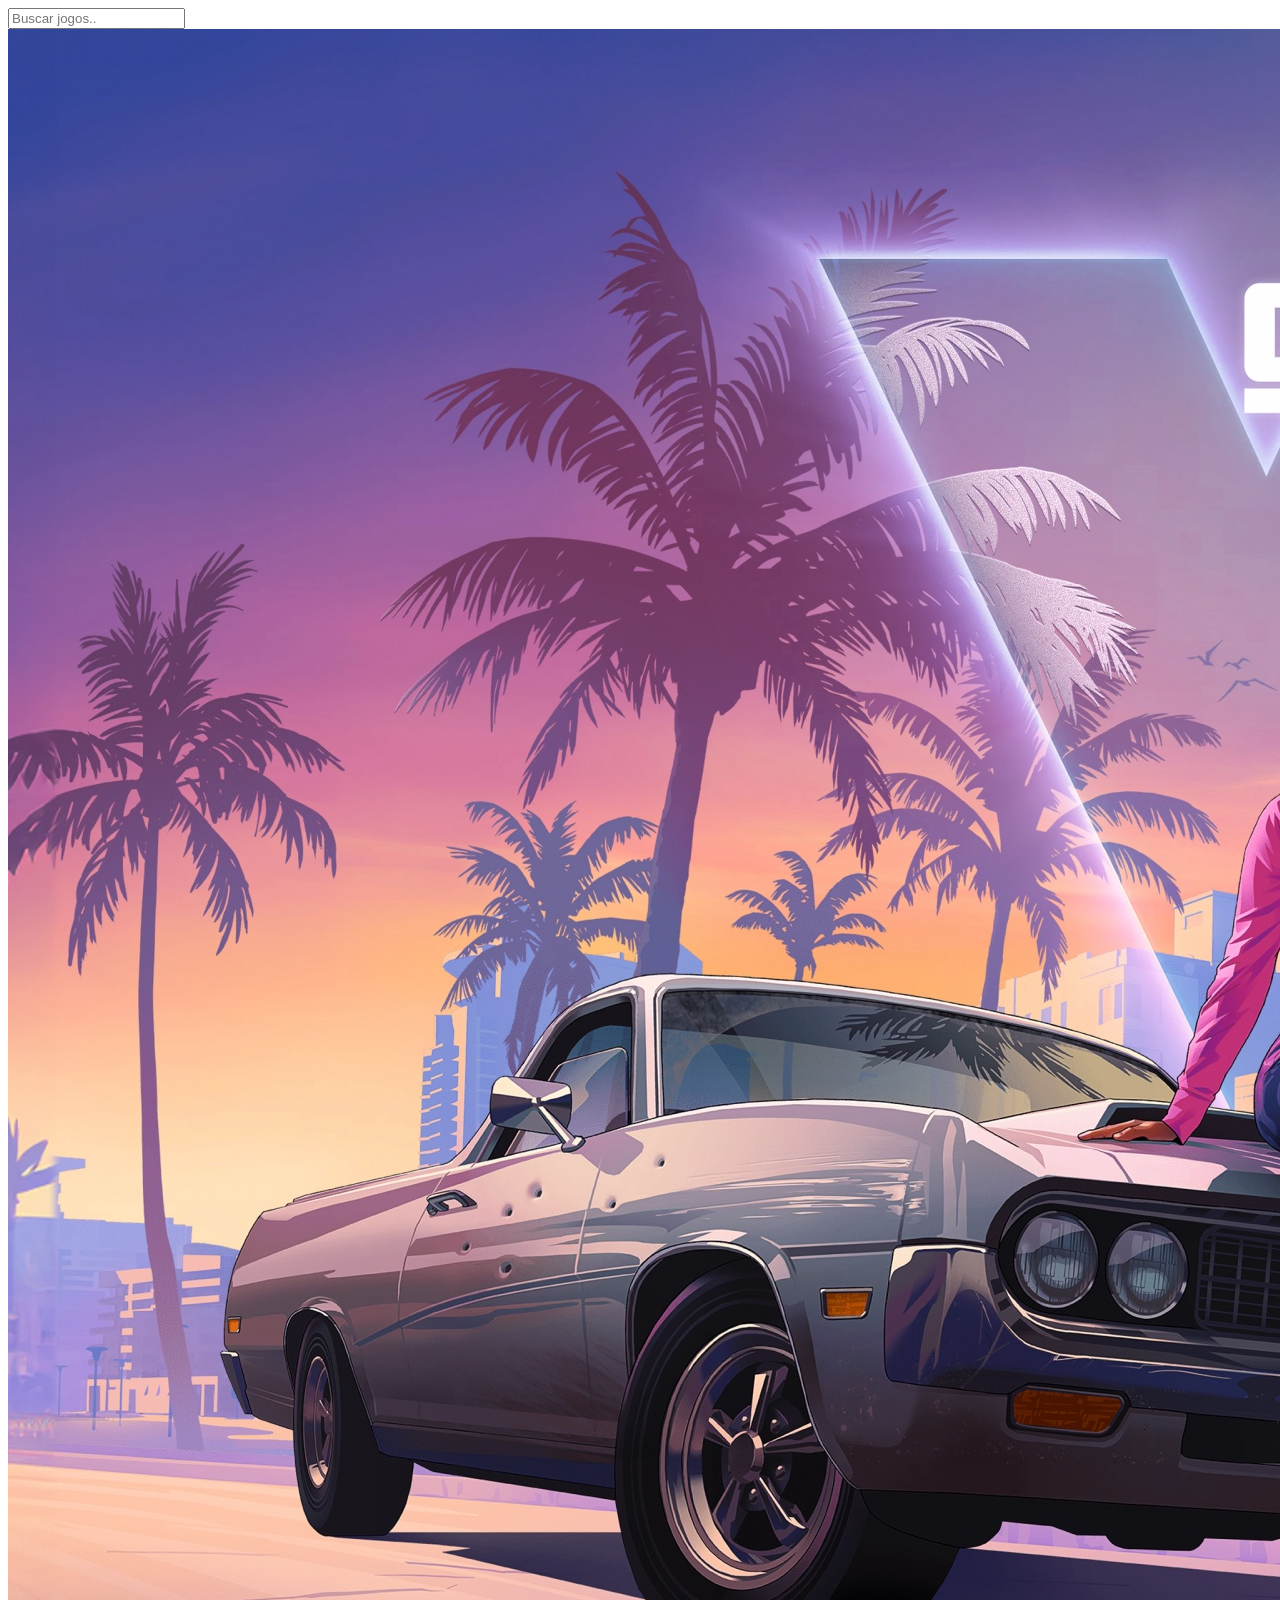
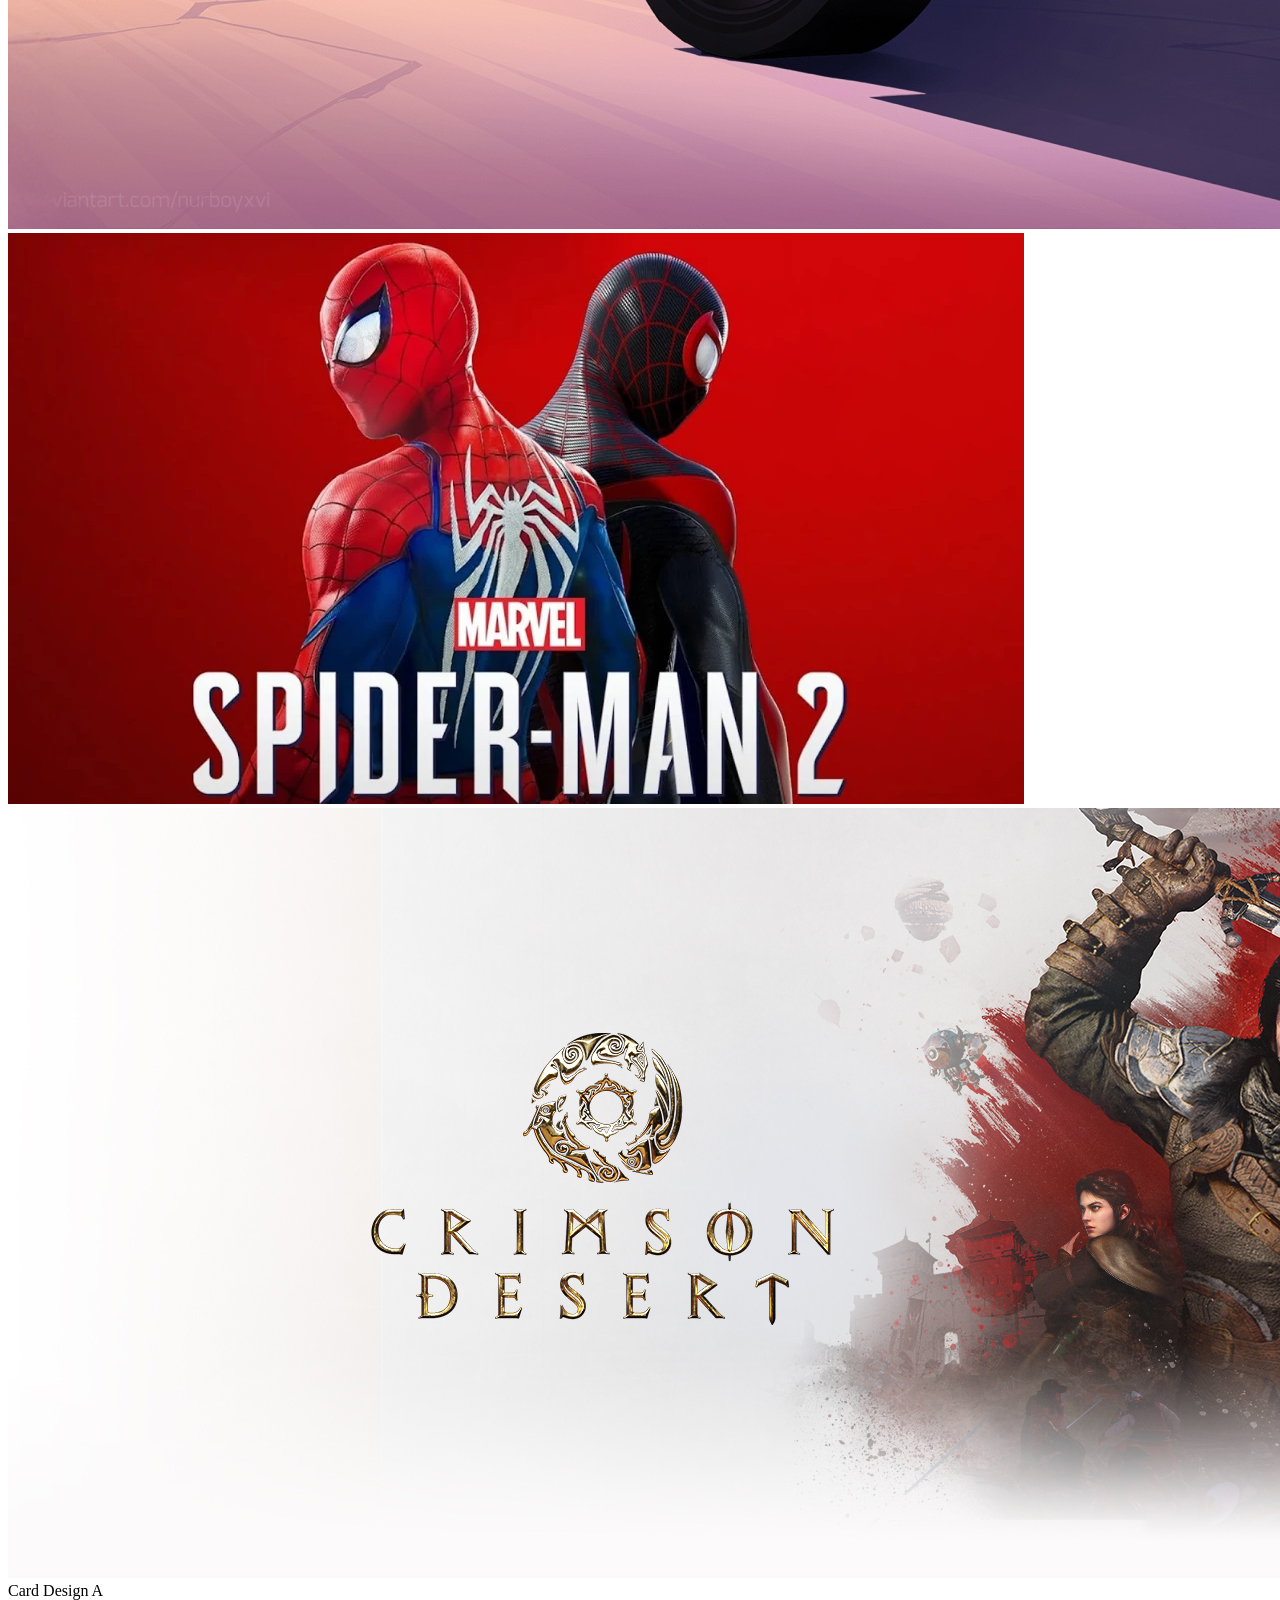
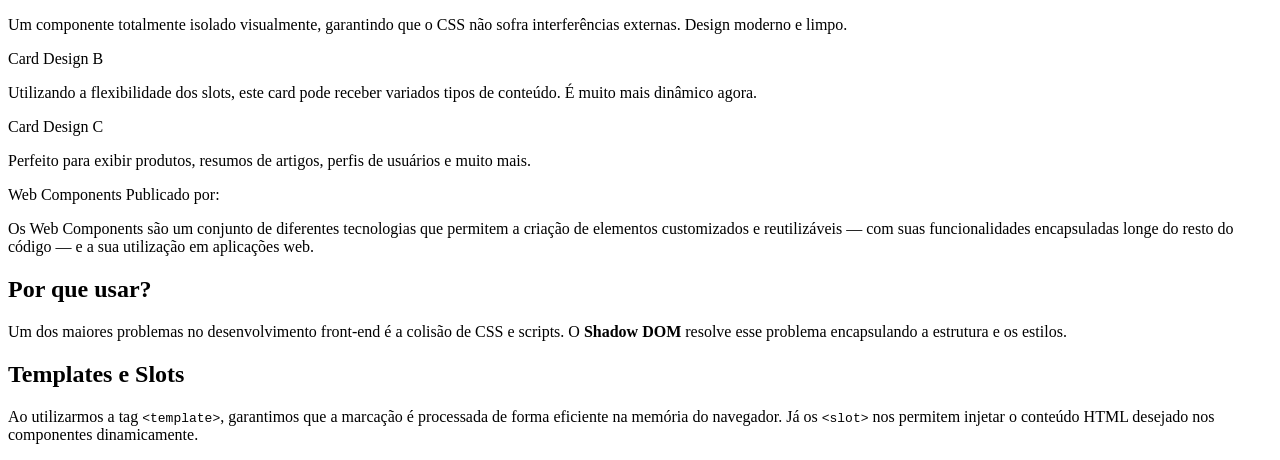
==== pages/desktop/Home/Home.html @ c5748274 "feat: Implementação padronização visual" ====
<!DOCTYPE html>
<html lang="en">
<head>
    <meta charset="UTF-8">
    <meta name="viewport" content="width=device-width, initial-scale=1.0">
    <title>Home</title>
</head>
<body>
    <main>
        <input type="text" placeholder="Buscar jogos..">
        <app-carousel>
          <img class="carousel-item" src="../../../assets/images/GTA6.jpg" alt="GTA 6 banner"> 
          <img class="carousel-item" src="../../../assets/images/SpiderMan2.webp" alt="Spider Man 2 banner"> 
          <img class="carousel-item" src="../../../assets/images/CrimsonDesert.jpg" alt="Crimson Desert banner"> 
        </app-carousel>

        <div class="cards-grid">
          <app-card>
            <span slot="title">Card Design A</span>
            <p>Um componente totalmente isolado visualmente, garantindo que o CSS não sofra interferências externas. Design
              moderno e limpo.</p>
          </app-card>

          <app-card>
            <span slot="title">Card Design B</span>
            <p>Utilizando a flexibilidade dos slots, este card pode receber variados tipos de conteúdo. É muito mais
              dinâmico agora.</p>
          </app-card>

          <app-card>
            <span slot="title">Card Design C</span>
            <p>Perfeito para exibir produtos, resumos de artigos, perfis de usuários e muito mais.</p>
          </app-card>
        </div>

        <app-article>
          <span slot="title">Web Components</span>
          <span slot="meta">Publicado por: </span>

          <p>Os Web Components são um conjunto de diferentes tecnologias que permitem a criação de elementos customizados e
            reutilizáveis — com suas funcionalidades encapsuladas longe do resto do código — e a sua utilização em
            aplicações web.</p>

          <h2>Por que usar?</h2>
          <p>Um dos maiores problemas no desenvolvimento front-end é a colisão de CSS e scripts. O <b>Shadow DOM</b> resolve
            esse problema encapsulando a estrutura e os estilos.</p>

          <h2>Templates e Slots</h2>
          <p>Ao utilizarmos a tag <code>&lt;template&gt;</code>, garantimos que a marcação é processada de forma eficiente
            na memória do navegador. Já os <code>&lt;slot&gt;</code> nos permitem injetar o conteúdo HTML desejado nos
            componentes dinamicamente.</p>
        </app-article>
      </main>
</body>
</html>
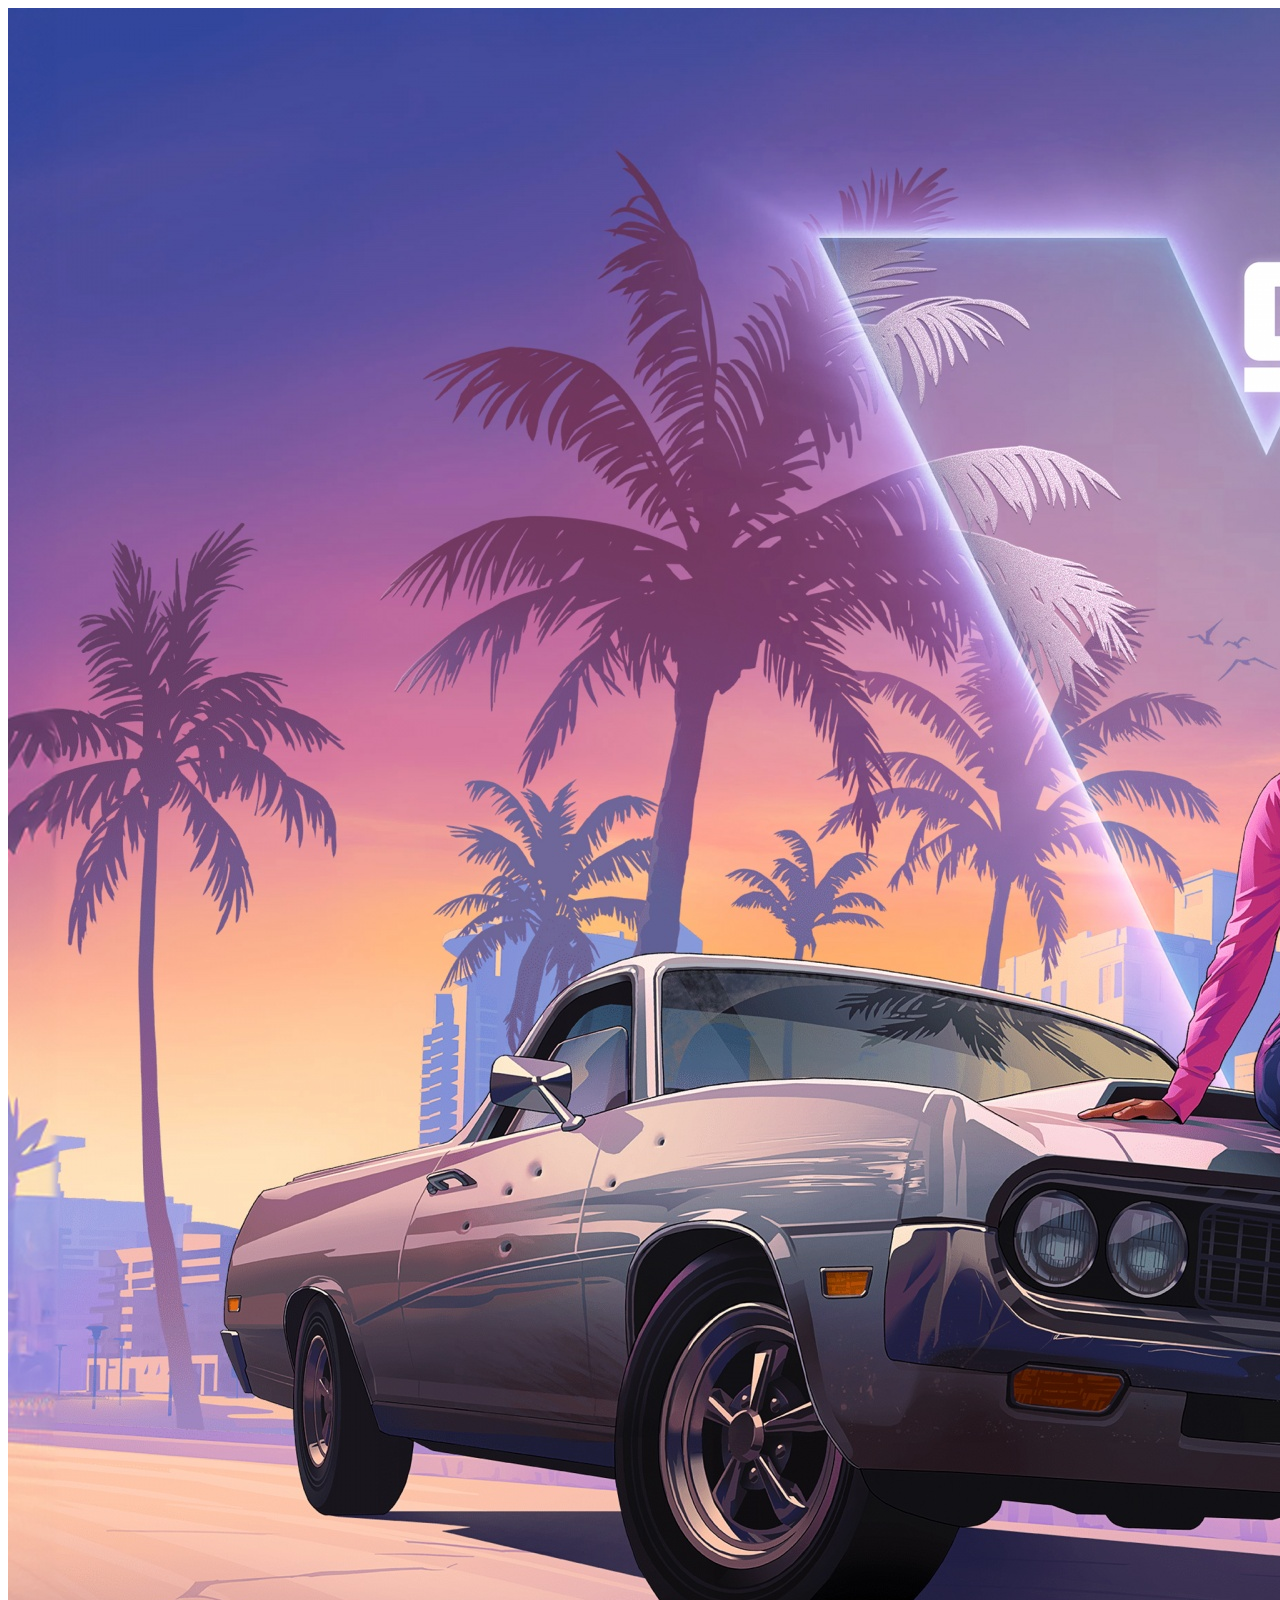
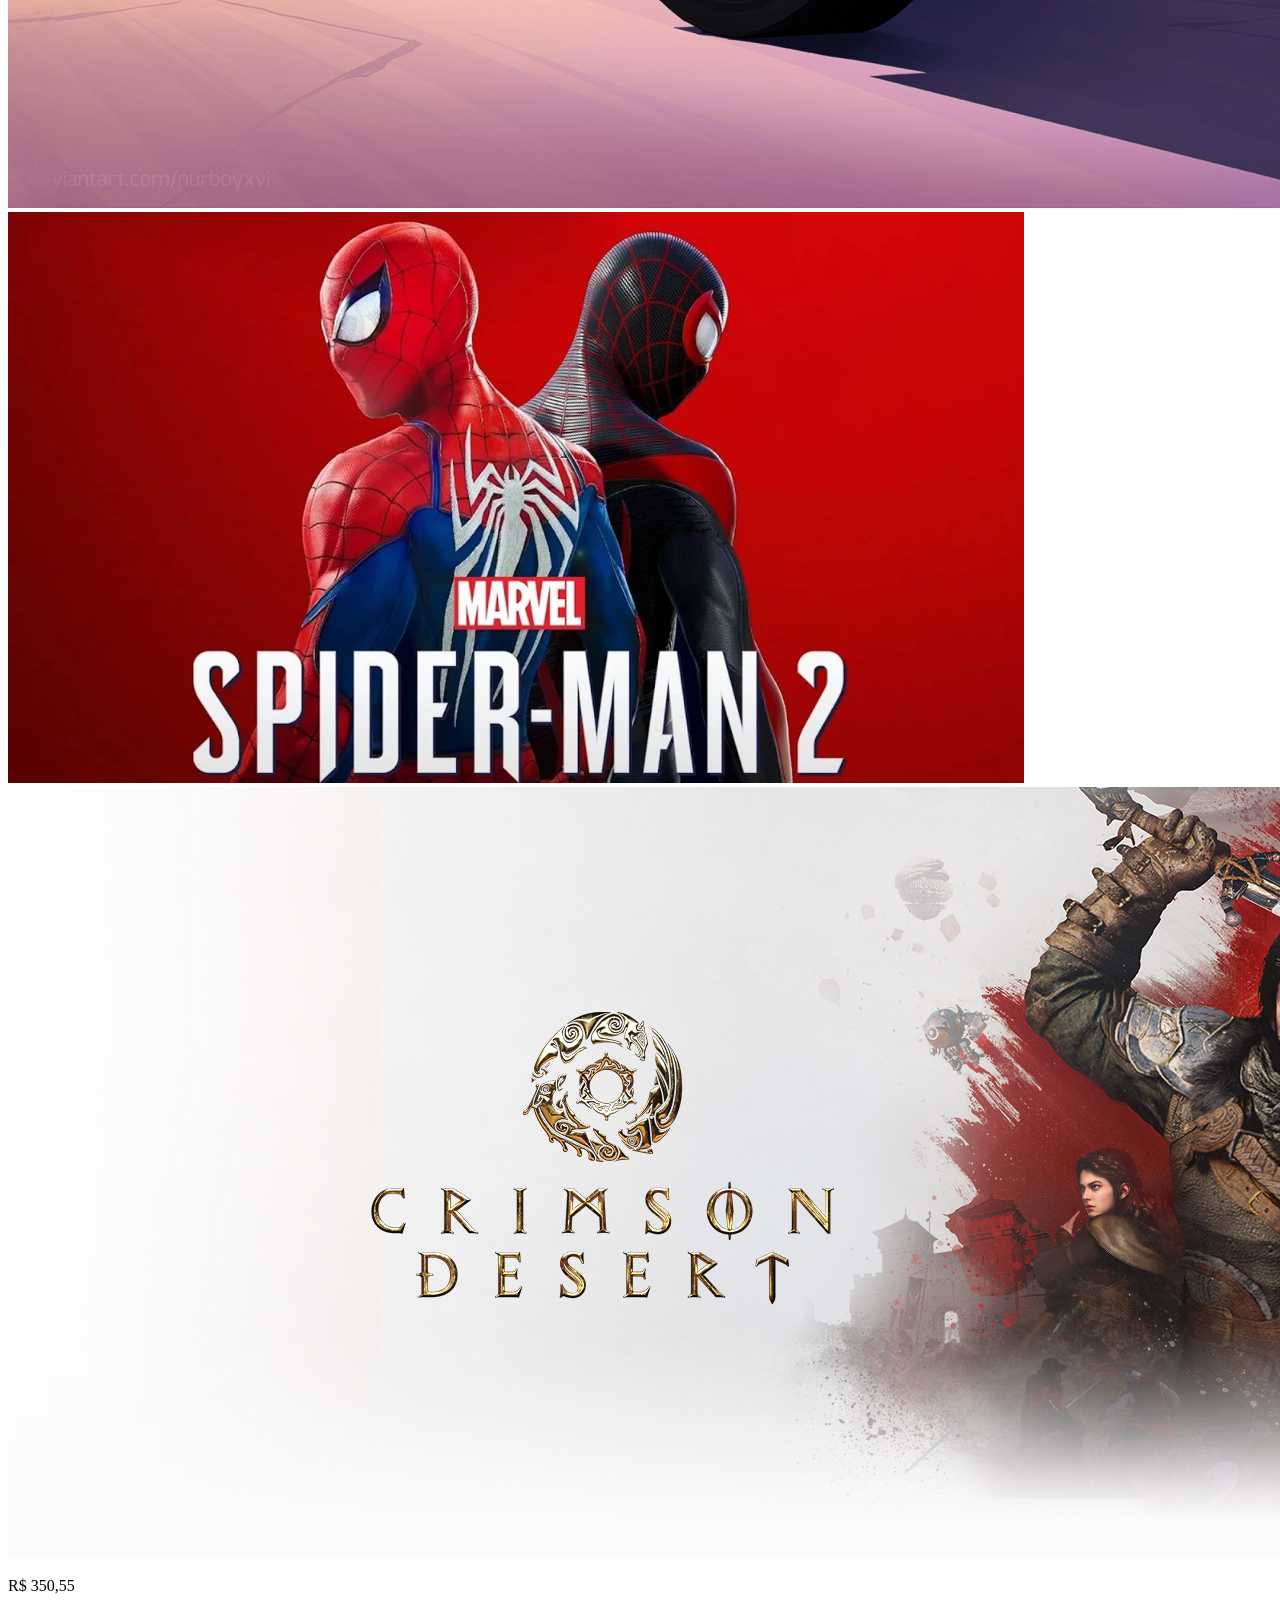
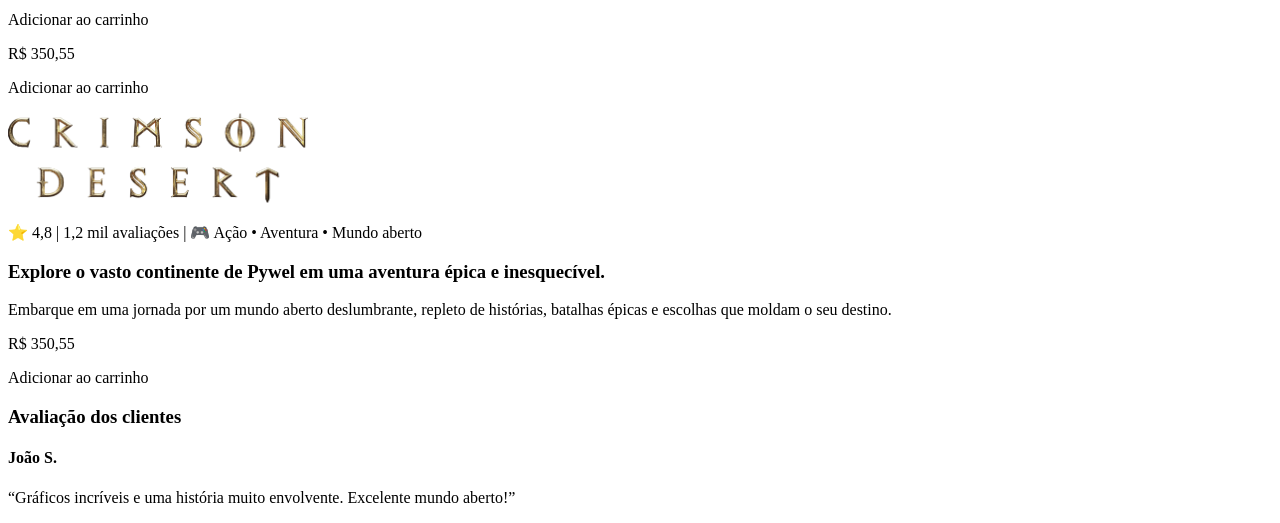
==== commit 6c502491: "feat: Página produto" ====
--- a/pages/desktop/Home/Home.html
+++ b/pages/desktop/Home/Home.html
@@ -1,55 +1,71 @@
 <!DOCTYPE html>
 <html lang="en">
+
 <head>
-    <meta charset="UTF-8">
-    <meta name="viewport" content="width=device-width, initial-scale=1.0">
-    <title>Home</title>
+  <meta charset="UTF-8">
+  <meta name="viewport" content="width=device-width, initial-scale=1.0">
+  <title>Home</title>
 </head>
+
 <body>
-    <main>
-        <input type="text" placeholder="Buscar jogos..">
-        <app-carousel>
-          <img class="carousel-item" src="../../../assets/images/GTA6.jpg" alt="GTA 6 banner"> 
-          <img class="carousel-item" src="../../../assets/images/SpiderMan2.webp" alt="Spider Man 2 banner"> 
-          <img class="carousel-item" src="../../../assets/images/CrimsonDesert.jpg" alt="Crimson Desert banner"> 
-        </app-carousel>
+  <main>
 
-        <div class="cards-grid">
-          <app-card>
-            <span slot="title">Card Design A</span>
-            <p>Um componente totalmente isolado visualmente, garantindo que o CSS não sofra interferências externas. Design
-              moderno e limpo.</p>
-          </app-card>
+    <div class="main-content">
+      <div class="container">
+        <div class="carrossel">
+          <app-carouselinfo>
+            <img "carousel-item" src="../../../assets/images/GTA6.jpg" alt="Game banner">
+            <img "carousel-item" src="../../../assets/images/SpiderMan2.webp" alt="Spider Man 2 banner">
+            <img "carousel-item" src="../../../assets/images/CrimsonDesert.jpg" alt="Crimson Desert banner">
+          </app-carouselinfo>
+          <div class="avaliacao">
 
-          <app-card>
-            <span slot="title">Card Design B</span>
-            <p>Utilizando a flexibilidade dos slots, este card pode receber variados tipos de conteúdo. É muito mais
-              dinâmico agora.</p>
-          </app-card>
+            <p>R$ 350,55</p>
+            <p class="button">Adicionar ao carrinho</p>
 
-          <app-card>
-            <span slot="title">Card Design C</span>
-            <p>Perfeito para exibir produtos, resumos de artigos, perfis de usuários e muito mais.</p>
-          </app-card>
+          </div>
+          <div class="avaliacao">
+
+            <p>R$ 350,55</p>
+            <p class="button">Adicionar ao carrinho</p>
+
+          </div>
+
         </div>
+        <div class="info-produto">
+          <img src="../../../assets/images/Crimson_Desert_Logo.png" alt="Game Logo" width="300">
+          <div>
+            <p>⭐ 4,8 | 1,2 mil avaliações | 🎮 Ação • Aventura • Mundo aberto</p>
+          </div>
+          <div class="container-desc">
 
-        <app-article>
-          <span slot="title">Web Components</span>
-          <span slot="meta">Publicado por: </span>
+            <h3>Explore o vasto continente de Pywel em uma aventura épica e inesquecível.</h3>
+            <p>Embarque em uma jornada por um mundo aberto deslumbrante, repleto de histórias, batalhas épicas e
+              escolhas
+              que moldam o seu destino.</p>
 
-          <p>Os Web Components são um conjunto de diferentes tecnologias que permitem a criação de elementos customizados e
-            reutilizáveis — com suas funcionalidades encapsuladas longe do resto do código — e a sua utilização em
-            aplicações web.</p>
+          </div>
+          <div class="valor">
 
-          <h2>Por que usar?</h2>
-          <p>Um dos maiores problemas no desenvolvimento front-end é a colisão de CSS e scripts. O <b>Shadow DOM</b> resolve
-            esse problema encapsulando a estrutura e os estilos.</p>
+            <p>R$ 350,55</p>
+            <p class="button">Adicionar ao carrinho</p>
 
-          <h2>Templates e Slots</h2>
-          <p>Ao utilizarmos a tag <code>&lt;template&gt;</code>, garantimos que a marcação é processada de forma eficiente
-            na memória do navegador. Já os <code>&lt;slot&gt;</code> nos permitem injetar o conteúdo HTML desejado nos
-            componentes dinamicamente.</p>
-        </app-article>
-      </main>
+          </div>
+          <div class="avaliacoes">
+
+            <h3>Avaliação dos clientes</h3>
+            <div class="avaliacao">
+
+              <h4>João S.</h4>
+              <p>“Gráficos incríveis e uma história muito envolvente. Excelente mundo aberto!”</p>
+
+            </div>
+          </div>
+        </div>
+      </div>
+    </div>
+
+  </main>
 </body>
+
 </html>
